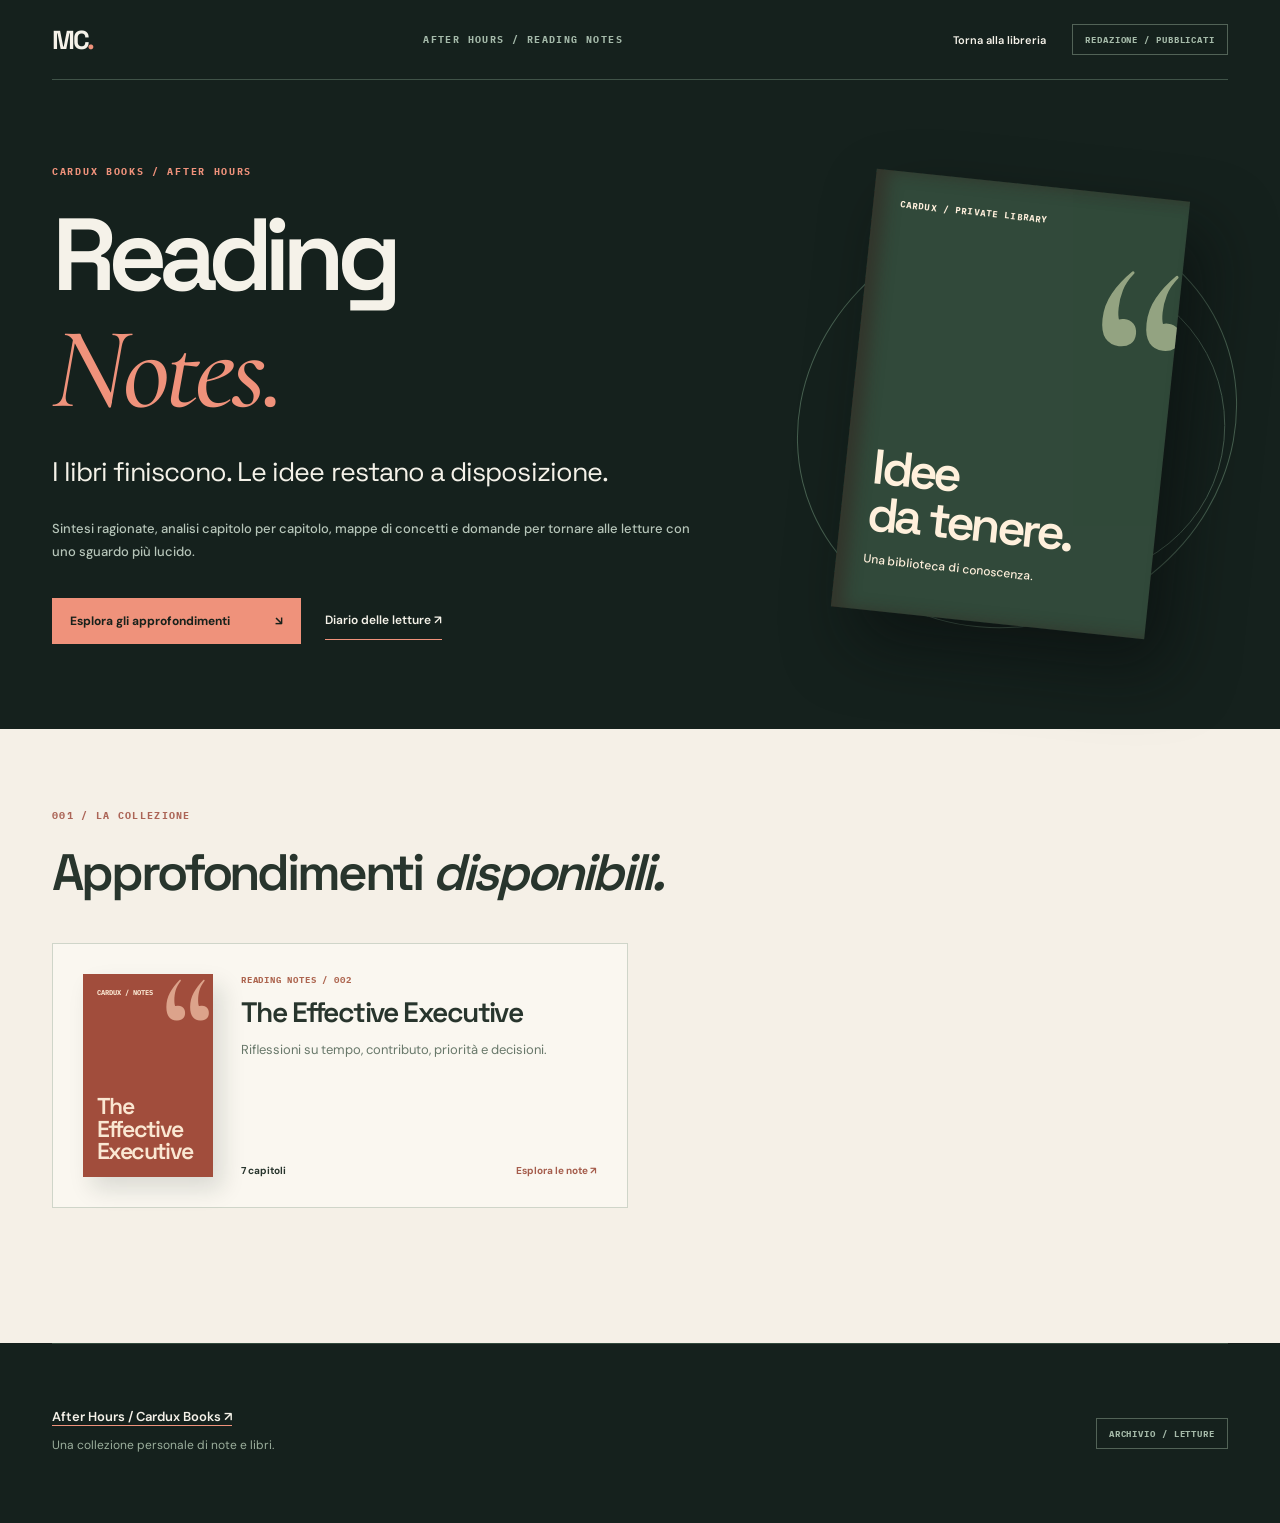
==== insights/index.html @ a772439a "feat(reading-notes): add public reading notes assets and directory" ====
<!doctype html><html lang="it"><head><meta charset="utf-8"><meta name="viewport" content="width=device-width,initial-scale=1"><meta name="robots" content="index,follow"><link rel="canonical" href="https://hellocardux.github.io/books-library/insights/"><meta name="theme-color" content="#15211d"><title>Reading Notes | After Hours · Cardux Books</title><meta name="description" content="Approfondimenti e analisi dei libri letti: una biblioteca personale di conoscenza.">
<link rel="icon" type="image/svg+xml" href="../favicon.svg"><link rel="preconnect" href="https://fonts.googleapis.com"><link rel="preconnect" href="https://fonts.gstatic.com" crossorigin><link href="https://fonts.googleapis.com/css2?family=Cormorant+Garamond:ital,wght@0,500;0,600;1,500;1,600&family=DM+Sans:wght@400;500;600;700&family=IBM+Plex+Mono:wght@400;500;600;700&family=Space+Grotesk:wght@400;500;600;700&display=swap" rel="stylesheet"><link rel="stylesheet" href="./assets/article.css"></head>
<body class="rb-directory"><header class="rb-nav rb-container"><a class="rb-brand" href="../">MC<span>.</span></a><span class="rb-wordmark">AFTER HOURS / READING NOTES</span><nav class="rb-links"><a href="../">Torna alla libreria</a><span class="rb-pill">REDAZIONE / PUBBLICATI</span></nav></header>
<main><section class="rb-container rb-hero"><div><div class="rb-eyebrow">CARDUX BOOKS / AFTER HOURS</div><h1>Reading <em>Notes.</em></h1><p class="rb-deck">I libri finiscono. Le idee restano a disposizione.</p><p class="rb-byline">Sintesi ragionate, analisi capitolo per capitolo, mappe di concetti e domande per tornare alle letture con uno sguardo più lucido.</p><div class="rb-hero-actions"><a class="rb-cta" href="#collection">Esplora gli approfondimenti <span>↘</span></a><a class="rb-quiet" href="../">Diario delle letture ↗</a></div></div><div class="rb-cover-wrap" aria-hidden="true"><div class="rb-cover" style="transform:rotate(6deg);background:#31493a"><small>CARDUX / PRIVATE LIBRARY</small><div class="cover-quotation" style="color:#b0bd96">“</div><div><h2>Idee<br>da tenere.</h2><p>Una biblioteca di conoscenza.</p></div></div></div></section>
<section class="directory-body" id="collection"><div class="rb-container"><div class="directory-label">001 / LA COLLEZIONE</div><h2 class="directory-heading">Approfondimenti <em>disponibili.</em></h2>
<div class="directory-grid" data-insights-list data-catalog="./catalog.json" data-prefix="./"><a class="note-card" href="./effective-executive/"><div class="note-cover"><small>CARDUX / NOTES</small><strong>The Effective Executive</strong></div><div class="note-info"><span class="tag">READING NOTES / 002</span><h3>The Effective Executive</h3><p>Riflessioni su tempo, contributo, priorità e decisioni.</p><div class="card-foot"><span>7 capitoli</span><b>Esplora le note ↗</b></div></div></a></div>
</div></section></main><footer class="rb-container rb-bottom"><div><a href="../">After Hours / Cardux Books ↗</a><p>Una collezione personale di note e libri.</p></div><span class="rb-pill">ARCHIVIO / LETTURE</span></footer><script src="./assets/catalog.js"></script></body></html>
---- insights/assets/article.css ----
:root{--forest:#15211d;--forest-2:#20312a;--moss:#819c8d;--paper:#f5f0e7;--paper-deep:#ece6dc;--ink:#28352d;--muted:#6e7d70;--coral:#ef927b;--edge:#dcd8ce;--display:'Space Grotesk',Arial,sans-serif;--serif:'Cormorant Garamond',Georgia,serif;--body:'DM Sans',Arial,sans-serif;--mono:'IBM Plex Mono',monospace}
*{box-sizing:border-box}html{scroll-behavior:smooth;scroll-padding-top:96px}body{margin:0;min-width:320px;background:var(--forest);color:#f5f2e9;font:400 15px/1.6 var(--body);-webkit-font-smoothing:antialiased}a{color:inherit;text-decoration:none}button{font:inherit;cursor:pointer}a:focus-visible,button:focus-visible,summary:focus-visible{outline:2px solid var(--coral);outline-offset:4px}.rb-container{width:min(1420px,calc(100% - 104px));margin:auto}.rb-progress{height:3px;background:var(--coral);transform-origin:left;transform:scaleX(0);position:fixed;top:0;left:0;right:0;z-index:100}.rb-nav{height:80px;display:flex;align-items:center;justify-content:space-between;border-bottom:1px solid #405348;gap:25px}.rb-brand{font:700 26px var(--display);letter-spacing:-.09em;white-space:nowrap}.rb-brand span{color:var(--coral)}.rb-wordmark{font:700 10px var(--mono);letter-spacing:.14em;color:#a5baaa}.rb-links{display:flex;gap:26px;align-items:center;font:600 11px var(--body)}.rb-links a:hover{color:var(--coral)}.rb-pill{border:1px solid #526357;padding:9px 12px;color:#a5baa9;font:700 9px var(--mono);letter-spacing:.1em}.rb-hero{display:grid;grid-template-columns:1.2fr .8fr;gap:min(7vw,105px);align-items:center;padding:95px 0 108px;min-height:675px}.rb-eyebrow,.kicker{font:700 10px var(--mono);letter-spacing:.17em;text-transform:uppercase;color:var(--coral)}.rb-hero h1{font:600 clamp(64px,7.4vw,112px)/.95 var(--display);letter-spacing:-.085em;max-width:850px;margin:28px 0 29px;text-wrap:balance}.rb-hero h1 em{display:block;font:italic 500 1.13em/.94 var(--serif);letter-spacing:-.035em;color:var(--coral);margin-top:12px}.rb-hero .rb-deck{font:400 clamp(20px,2.1vw,28px)/1.42 var(--display);letter-spacing:-.035em;max-width:630px}.rb-byline{font:500 13px/1.75 var(--body);color:#b6c5b9;max-width:650px}.rb-hero-actions{display:flex;align-items:center;flex-wrap:wrap;gap:24px;margin-top:34px}.rb-cta{display:inline-flex;align-items:center;justify-content:space-between;gap:45px;background:var(--coral);color:#18211b;padding:15px 18px;font:700 12px var(--body);transition:transform .2s}.rb-cta:hover{transform:translateY(-3px)}.rb-quiet{font:600 12px var(--body);border-bottom:1px solid var(--coral);padding:11px 0}.rb-cover-wrap{position:relative;min-height:420px;display:grid;place-items:center}.rb-cover-wrap::before{content:'';position:absolute;inset:8% -3% 0 0;border:1px solid #476050;border-radius:50%;transform:rotate(-26deg)}.rb-cover-wrap::after{content:'';position:absolute;width:70%;aspect-ratio:1;border:1px solid #465d4f;border-radius:50%;transform:translate(20%,7%)}.rb-cover{width:min(100%,315px);min-height:440px;padding:27px 27px 30px;background:#a34d3d;box-shadow:23px 31px 65px #070c0b88, inset 12px 0 16px #351a1666;transform:rotate(-7deg);position:relative;z-index:1;overflow:hidden;display:flex;flex-direction:column;justify-content:space-between;color:#fff0dc;transition:transform .4s}.rb-cover:hover{transform:rotate(-4deg) translateY(-7px)}.rb-cover small{font:700 9px var(--mono);letter-spacing:.13em}.rb-cover .cover-quotation{position:absolute;right:-12px;top:26px;font:600 270px/1 var(--serif);color:#ecac8d;opacity:.78}.rb-cover h2{font:600 49px/.97 var(--display);letter-spacing:-.07em;z-index:1;margin:0}.rb-cover p{font:500 12px var(--body);line-height:1.5;max-width:230px;z-index:1}.rb-meta-band{border-top:1px solid #405449;border-bottom:1px solid #405449;background:#1b2923}.rb-meta-grid{display:grid;grid-template-columns:repeat(4,1fr);gap:0;padding:25px 0}.rb-meta-item{border-right:1px solid #405449;padding:0 23px}.rb-meta-item:first-child{padding-left:0}.rb-meta-item:last-child{border:0}.rb-meta-item strong{display:block;font:600 clamp(22px,2.5vw,35px)/1.1 var(--display);letter-spacing:-.055em}.rb-meta-item span{display:block;margin-top:8px;color:#a3b4a7;font:700 9px var(--mono);letter-spacing:.09em}.rb-process{background:#213129;border-bottom:1px solid #405449}.rb-process-grid{display:grid;grid-template-columns:1fr 1fr 1fr 1fr;gap:1px;padding:21px 0}.rb-process-grid a{padding:17px 25px 17px 0;border-right:1px solid #445347}.rb-process-grid a:last-child{border:0;padding-left:25px}.rb-process-grid a:not(:first-child){padding-left:25px}.rb-process-grid small{font:700 10px var(--mono);color:var(--coral)}.rb-process-grid strong{display:block;font:600 20px var(--display);margin-top:5px;letter-spacing:-.04em}.rb-process-grid a:hover strong{color:var(--coral)}.reader-surface{background:var(--paper);color:var(--ink)}.reader-layout{display:grid;grid-template-columns:minmax(205px,270px) minmax(0,1fr);gap:clamp(30px,4.8vw,88px);align-items:start}.reader-aside{position:sticky;top:15px;max-height:calc(100vh - 22px);overflow:auto;padding:55px 12px 65px 0;scrollbar-width:thin}.reader-aside h2{font:700 10px var(--mono);color:#738478;letter-spacing:.1em;margin:0 0 18px}.reader-aside a{display:block;border-left:2px solid transparent;padding:9px 11px;color:#667469;font:600 12px/1.4 var(--body);transition:color .15s}.reader-aside a:hover,.reader-aside a.active{border-left-color:#b65d4c;color:#20362a;background:#e8e7db}.reader-aside .toc-chapter{font:500 11px var(--body);padding:7px 10px 7px 20px}.toc-divider{margin:20px 0;border:0;border-top:1px solid #c9cfc3}.reader-aside .toc-tools{padding-top:13px;display:flex;gap:10px}.reader-aside button{border:1px solid #cbd0c5;background:none;padding:10px 12px;font:700 10px var(--body);color:#31453a}.reader-article{min-width:0;padding:57px 0 125px;max-width:870px}.reader-intro{font:400 16px/1.78 var(--body);color:#526254;padding:23px 32px;background:#e9e5db;border-left:3px solid #c66c59;margin-bottom:42px}.reader-intro details summary{cursor:pointer;font:700 11px var(--mono);letter-spacing:.07em;text-transform:uppercase}.reader-intro details>div{padding-top:15px}.reading-section{padding:10px 0 65px;margin:0 0 55px;border-bottom:1px solid #d1d1c6;scroll-margin-top:72px}.reading-section:last-child{margin-bottom:0;border:0}.chapter-section-header{margin:0 0 36px}.chapter-section-header h2{font:600 clamp(35px,4vw,59px)/1.09 var(--display);letter-spacing:-.065em;margin:14px 0 0;text-wrap:balance}.reading-prose{max-width:800px;font:400 16px/1.86 var(--body)}.reading-prose p{margin:0 0 20px}.reading-prose strong{font-weight:700;color:#28392d}.reading-prose em{font-style:italic}.reading-prose h3{font:600 clamp(22px,2.4vw,33px)/1.24 var(--display);letter-spacing:-.052em;margin:49px 0 17px;scroll-margin-top:85px}.reading-prose h4{font:600 21px/1.35 var(--display);letter-spacing:-.035em;margin:32px 0 14px;scroll-margin-top:80px}.reading-prose h5{font:600 18px/1.3 var(--display);margin:20px 0}.reading-prose a{border-bottom:1px solid #b65d4c}.reading-prose a:hover{color:#b65d4c}.reading-prose ul,.reading-prose ol{padding-left:24px;margin:10px 0 25px}.reading-prose li{padding-left:5px;margin-bottom:12px}.reading-prose li::marker{color:#b3614e}.reading-prose blockquote{border-left:3px solid #bf7864;background:#ece5d8;padding:18px 27px 1px;margin:24px 0 29px;font:500 16px/1.72 var(--body)}.reading-prose hr{border:0;border-top:1px solid #d1d3c8;margin:40px 0}.reading-prose code{font:500 .85em/1.4 var(--mono);background:#e2e6db;padding:3px 5px}.reading-prose pre{background:#21342d;color:#f0f1e9;border-radius:5px;padding:20px;overflow:auto;line-height:1.6;margin:30px 0}.reading-prose pre code{background:none;padding:0;font:500 12px/1.55 var(--mono);white-space:pre}.table-scroll{overflow:auto;margin:30px 0 38px;border:1px solid #d1d3c8}.reading-prose table{width:100%;border-collapse:collapse;min-width:650px;font:400 13px/1.65 var(--body)}.reading-prose thead{background:#dfe3d8}.reading-prose th{text-align:left;padding:15px 14px;color:#253d2e;font:700 11px var(--body);letter-spacing:.01em}.reading-prose td{vertical-align:top;padding:12px 14px;border-top:1px solid #d3d8ce}.reading-prose tbody tr:nth-child(even){background:#f0ece3}.chapter-break{position:relative;margin:64px 0 32px;padding-top:27px;border-top:2px solid #31463a;scroll-margin-top:88px}.chapter-break h3{font:600 clamp(28px,3.6vw,46px)/1.13 var(--display);margin:14px 0 14px;letter-spacing:-.064em}.chapter-index{font:700 10px var(--mono);letter-spacing:.1em;color:#ab6451}.chapter-break:first-child{margin-top:28px}.section-rule{opacity:.7}.rb-bottom{display:grid;grid-template-columns:1fr auto;gap:30px;padding:60px 0;align-items:center;border-top:1px solid #344a3e}.rb-bottom p{color:#9caf9d;font:400 12px/1.6 var(--body);margin:8px 0}.rb-bottom a{border-bottom:1px solid var(--coral);font:600 13px var(--body)}.rb-mobile-toc{display:none}.rb-directory .rb-hero{min-height:520px;padding:85px 0}.rb-directory .rb-hero h1{font-size:clamp(62px,8vw,122px)}.directory-body{background:var(--paper);color:var(--ink);padding:80px 0 135px}.directory-label{font:700 10px var(--mono);color:#ac6557;letter-spacing:.13em}.directory-heading{font:600 clamp(32px,4vw,55px) var(--display);letter-spacing:-.06em;margin:18px 0 38px}.directory-grid{display:grid;grid-template-columns:repeat(2,minmax(0,1fr));gap:24px}.note-card{border:1px solid #cfd5c9;background:#faf7f0;display:grid;grid-template-columns:130px 1fr;gap:28px;padding:30px;min-height:265px;transition:transform .22s,border-color .22s}.note-card:hover{transform:translateY(-4px);border-color:#b76550}.note-cover{background:#a14d3c;min-height:193px;box-shadow:9px 12px 22px #12231c22;color:#fae7d2;padding:14px;display:flex;flex-direction:column;justify-content:space-between;position:relative;overflow:hidden}.note-cover::before{content:'“';font:600 145px/1 var(--serif);position:absolute;top:-20px;right:0;color:#ebb99f;opacity:.8}.note-cover small{font:700 7px var(--mono);z-index:1}.note-cover strong{font:600 23px/.98 var(--display);letter-spacing:-.07em;z-index:1}.note-info{display:flex;flex-direction:column;gap:12px;min-width:0}.note-info .tag{color:#ad654f;font:700 9px var(--mono);letter-spacing:.09em}.note-info h3{font:600 clamp(22px,2.2vw,31px)/1.09 var(--display);letter-spacing:-.055em;margin:0}.note-info p{font:400 13px/1.7 var(--body);color:#68786a;margin:0}.note-info .card-foot{display:flex;justify-content:space-between;gap:10px;margin-top:auto;font:700 10px var(--body)}.note-info .card-foot b{color:#a55d4c}.empty-notes{border:1px dashed #a9b5a9;padding:25px}
@media(max-width:1050px){.rb-container{width:min(100% - 55px,1300px)}.rb-hero{gap:35px}.reader-layout{grid-template-columns:205px minmax(0,1fr);gap:30px}.rb-cover{min-height:390px}.directory-grid{grid-template-columns:1fr}}
@media(max-width:760px){.rb-container{width:calc(100% - 34px)}.rb-nav{height:65px}.rb-wordmark{display:none}.rb-links{gap:14px;font-size:10px}.rb-links .hide-mobile{display:none}.rb-hero{display:flex;flex-direction:column;align-items:start;gap:36px;padding:64px 0 70px;min-height:0}.rb-hero h1{font-size:clamp(55px,13vw,80px);margin:17px 0 19px}.rb-cover-wrap{min-height:340px;width:100%}.rb-cover{width:220px;min-height:320px;padding:23px}.rb-cover h2{font-size:37px}.rb-cover .cover-quotation{font-size:195px}.rb-meta-grid{grid-template-columns:repeat(2,1fr);row-gap:21px}.rb-meta-item:nth-child(2){border:0}.rb-meta-item:nth-child(3){padding-left:0}.rb-meta-item strong{font-size:25px}.rb-process-grid{grid-template-columns:repeat(2,1fr);row-gap:14px}.rb-process-grid a:nth-child(2){border:0}.rb-process-grid a:nth-child(3){padding-left:0}.reader-layout{display:block}.reader-aside{display:none}.reader-article{padding:45px 0 100px}.reading-prose{font-size:15.5px}.chapter-section-header h2{font-size:35px}.reader-intro{padding:17px}.rb-mobile-toc{display:block;position:sticky;top:3px;z-index:70;background:#dfe8df;color:#23382c;margin:0 -17px;padding:13px 17px;border-bottom:1px solid #c3d1c3}.rb-mobile-toc summary{font:700 11px var(--mono);letter-spacing:.07em;cursor:pointer}.rb-mobile-toc nav{max-height:65vh;overflow-y:auto;padding-top:12px;display:grid;grid-template-columns:1fr 1fr;gap:5px 10px}.rb-mobile-toc a{font:600 12px/1.3 var(--body);padding:9px;border:1px solid #bdcabb}.directory-grid{grid-template-columns:1fr}.note-card{grid-template-columns:100px 1fr;gap:18px;padding:19px;min-height:225px}.note-cover{min-height:160px}.note-cover strong{font-size:18px}.rb-directory .rb-hero{padding:65px 0}.rb-bottom{grid-template-columns:1fr}}
@media(max-width:450px){.rb-hero-actions{gap:12px}.rb-hero h1{font-size:56px}.note-card{grid-template-columns:85px 1fr;gap:12px}.note-cover{padding:10px}.note-cover strong{font-size:15px}.note-info h3{font-size:20px}.note-info p{font-size:12px}.rb-process-grid a strong{font-size:17px}}
@media(prefers-reduced-motion:reduce){*,*::before,*::after{scroll-behavior:auto!important;animation:none!important;transition:none!important}}
@media print{body{background:white;color:black}.rb-nav,.rb-progress,.rb-cover-wrap,.rb-process,.rb-hero-actions,.reader-aside,.rb-mobile-toc,.rb-bottom{display:none!important}.rb-hero{display:block;padding:0;min-height:0}.rb-hero h1{font-size:43px}.rb-hero h1 em{color:black}.rb-container{width:100%}.reader-surface{background:white;color:black}.reader-layout{display:block}.reader-article{max-width:100%;padding:0}.reading-section{break-before:page}.chapter-break{break-before:page}.reading-prose{font-size:12px}.reading-prose blockquote,.table-scroll{break-inside:avoid}.rb-meta-band{background:white;color:black}.rb-meta-item span{color:#555}}
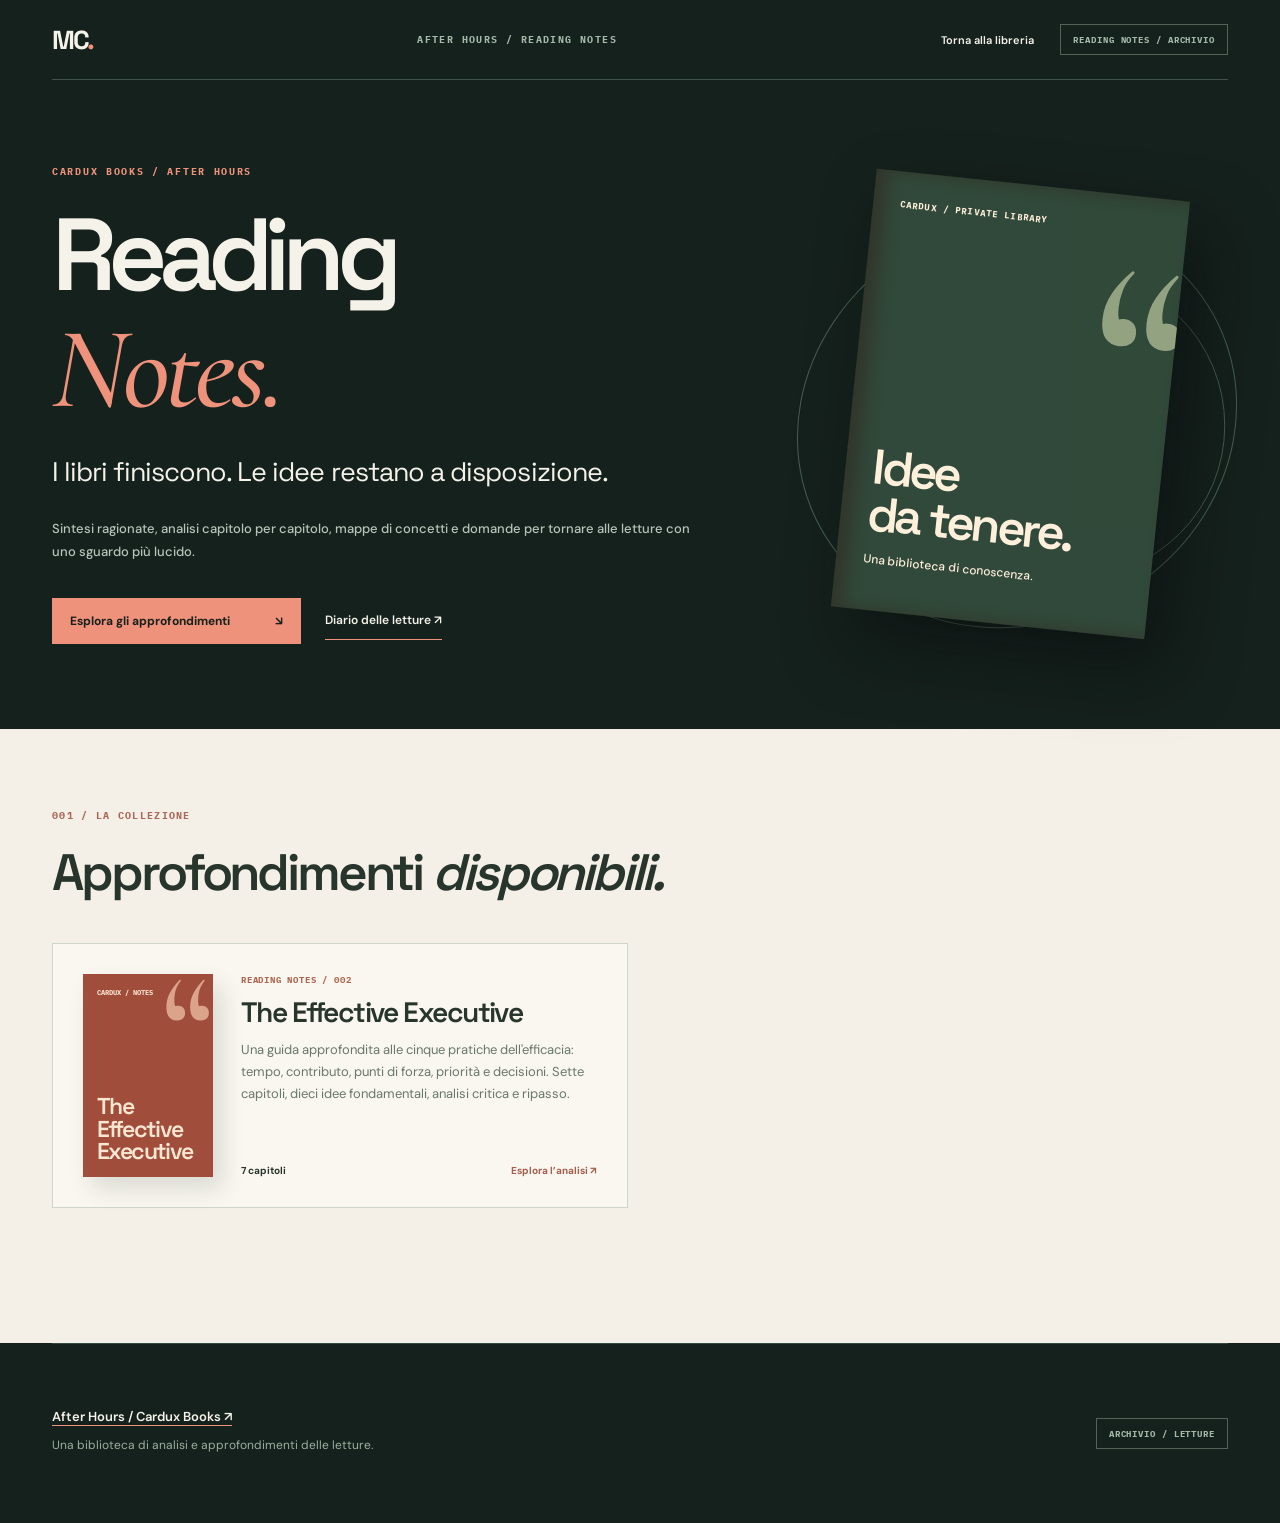
==== commit cd362356: "fix(cardux-books): restore scholarly Reading Notes descriptions" ====
--- a/insights/index.html
+++ b/insights/index.html
@@ -1,7 +1,7 @@
 <!doctype html><html lang="it"><head><meta charset="utf-8"><meta name="viewport" content="width=device-width,initial-scale=1"><meta name="robots" content="index,follow"><link rel="canonical" href="https://hellocardux.github.io/books-library/insights/"><meta name="theme-color" content="#15211d"><title>Reading Notes | After Hours · Cardux Books</title><meta name="description" content="Approfondimenti e analisi dei libri letti: una biblioteca personale di conoscenza.">
 <link rel="icon" type="image/svg+xml" href="../favicon.svg"><link rel="preconnect" href="https://fonts.googleapis.com"><link rel="preconnect" href="https://fonts.gstatic.com" crossorigin><link href="https://fonts.googleapis.com/css2?family=Cormorant+Garamond:ital,wght@0,500;0,600;1,500;1,600&family=DM+Sans:wght@400;500;600;700&family=IBM+Plex+Mono:wght@400;500;600;700&family=Space+Grotesk:wght@400;500;600;700&display=swap" rel="stylesheet"><link rel="stylesheet" href="./assets/article.css"></head>
-<body class="rb-directory"><header class="rb-nav rb-container"><a class="rb-brand" href="../">MC<span>.</span></a><span class="rb-wordmark">AFTER HOURS / READING NOTES</span><nav class="rb-links"><a href="../">Torna alla libreria</a><span class="rb-pill">REDAZIONE / PUBBLICATI</span></nav></header>
+<body class="rb-directory"><header class="rb-nav rb-container"><a class="rb-brand" href="../">MC<span>.</span></a><span class="rb-wordmark">AFTER HOURS / READING NOTES</span><nav class="rb-links"><a href="../">Torna alla libreria</a><span class="rb-pill">READING NOTES / ARCHIVIO</span></nav></header>
 <main><section class="rb-container rb-hero"><div><div class="rb-eyebrow">CARDUX BOOKS / AFTER HOURS</div><h1>Reading <em>Notes.</em></h1><p class="rb-deck">I libri finiscono. Le idee restano a disposizione.</p><p class="rb-byline">Sintesi ragionate, analisi capitolo per capitolo, mappe di concetti e domande per tornare alle letture con uno sguardo più lucido.</p><div class="rb-hero-actions"><a class="rb-cta" href="#collection">Esplora gli approfondimenti <span>↘</span></a><a class="rb-quiet" href="../">Diario delle letture ↗</a></div></div><div class="rb-cover-wrap" aria-hidden="true"><div class="rb-cover" style="transform:rotate(6deg);background:#31493a"><small>CARDUX / PRIVATE LIBRARY</small><div class="cover-quotation" style="color:#b0bd96">“</div><div><h2>Idee<br>da tenere.</h2><p>Una biblioteca di conoscenza.</p></div></div></div></section>
 <section class="directory-body" id="collection"><div class="rb-container"><div class="directory-label">001 / LA COLLEZIONE</div><h2 class="directory-heading">Approfondimenti <em>disponibili.</em></h2>
-<div class="directory-grid" data-insights-list data-catalog="./catalog.json" data-prefix="./"><a class="note-card" href="./effective-executive/"><div class="note-cover"><small>CARDUX / NOTES</small><strong>The Effective Executive</strong></div><div class="note-info"><span class="tag">READING NOTES / 002</span><h3>The Effective Executive</h3><p>Riflessioni su tempo, contributo, priorità e decisioni.</p><div class="card-foot"><span>7 capitoli</span><b>Esplora le note ↗</b></div></div></a></div>
-</div></section></main><footer class="rb-container rb-bottom"><div><a href="../">After Hours / Cardux Books ↗</a><p>Una collezione personale di note e libri.</p></div><span class="rb-pill">ARCHIVIO / LETTURE</span></footer><script src="./assets/catalog.js"></script></body></html>+<div class="directory-grid" data-insights-list data-catalog="./catalog.json" data-prefix="./"><a class="note-card" href="./effective-executive/"><div class="note-cover"><small>CARDUX / NOTES</small><strong>The Effective Executive</strong></div><div class="note-info"><span class="tag">READING NOTES / 002</span><h3>The Effective Executive</h3><p>Sette capitoli, dieci idee fondamentali, analisi critica e strumenti di ripasso.</p><div class="card-foot"><span>7 capitoli</span><b>Esplora l'analisi ↗</b></div></div></a></div>
+</div></section></main><footer class="rb-container rb-bottom"><div><a href="../">After Hours / Cardux Books ↗</a><p>Una biblioteca di analisi e approfondimenti delle letture.</p></div><span class="rb-pill">ARCHIVIO / LETTURE</span></footer><script src="./assets/catalog.js"></script></body></html>
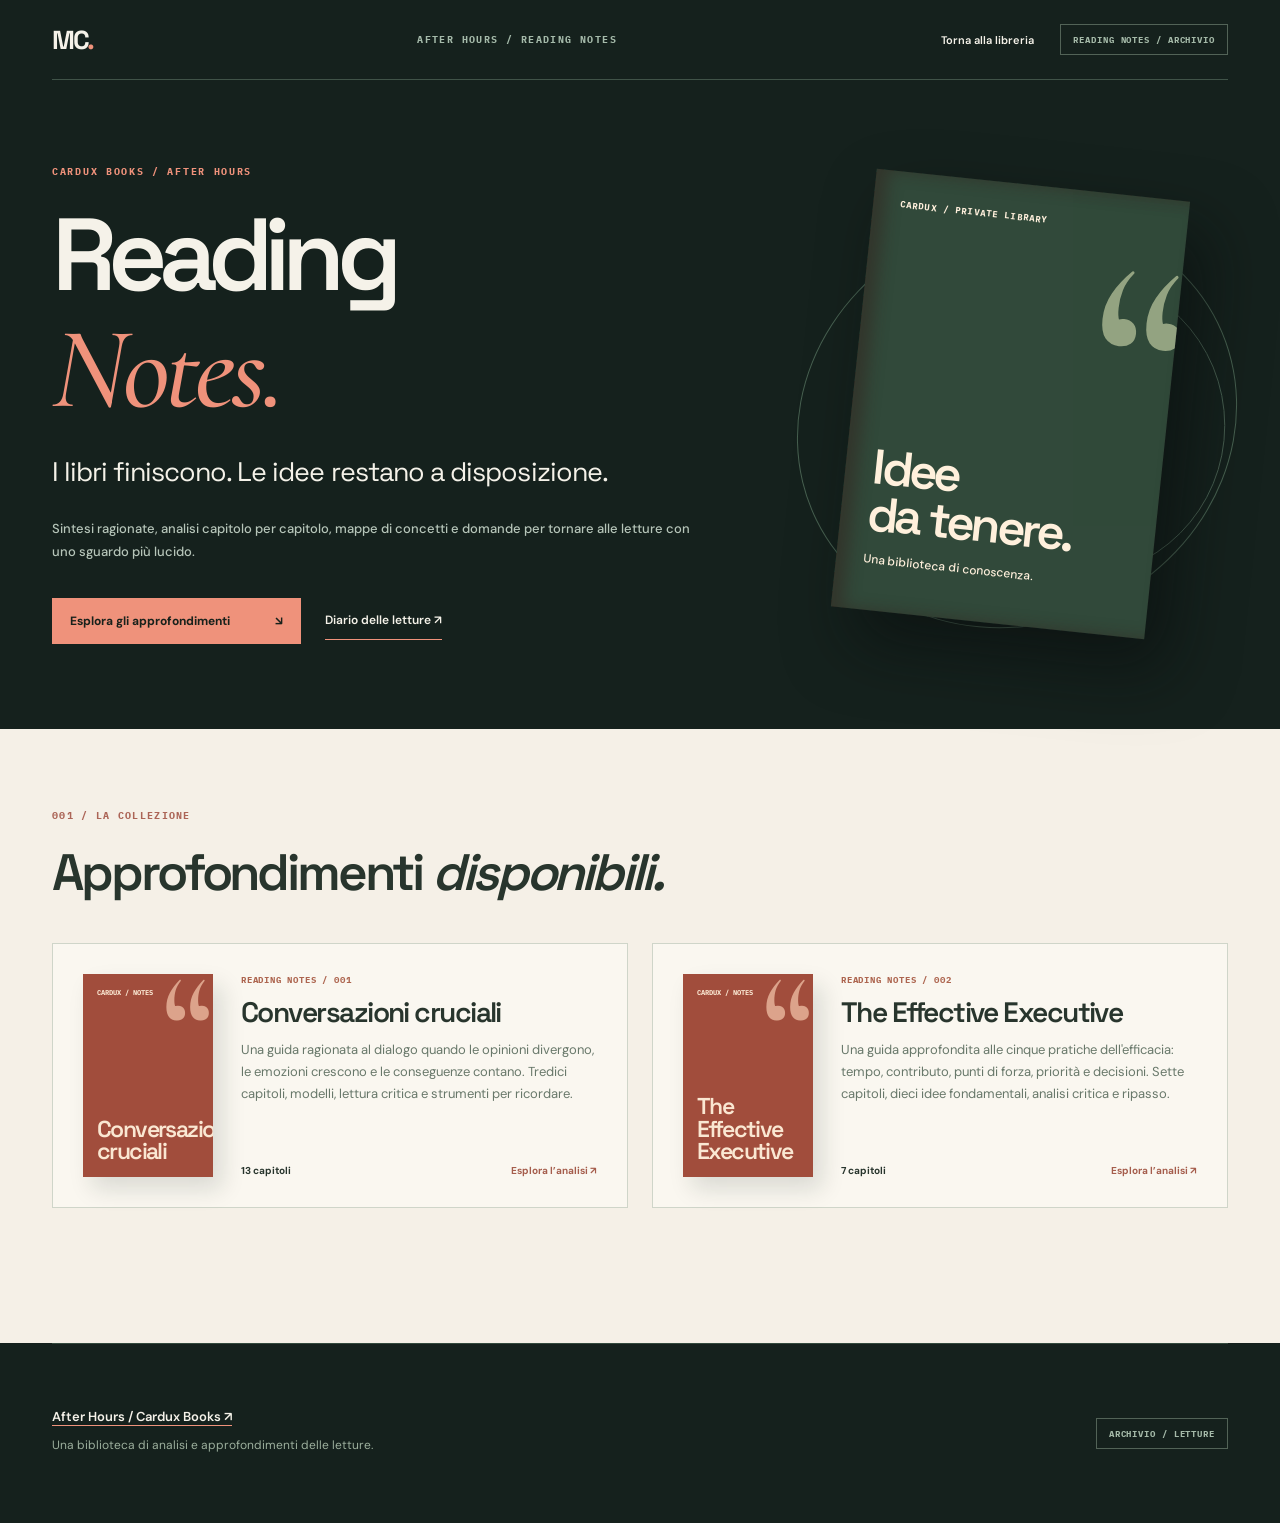
==== commit b62f8a99: "Publish Crucial Conversations Reading Note with completed 11 Nov 2026 rating" ====
--- a/insights/index.html
+++ b/insights/index.html
@@ -3,5 +3,5 @@
 <body class="rb-directory"><header class="rb-nav rb-container"><a class="rb-brand" href="../">MC<span>.</span></a><span class="rb-wordmark">AFTER HOURS / READING NOTES</span><nav class="rb-links"><a href="../">Torna alla libreria</a><span class="rb-pill">READING NOTES / ARCHIVIO</span></nav></header>
 <main><section class="rb-container rb-hero"><div><div class="rb-eyebrow">CARDUX BOOKS / AFTER HOURS</div><h1>Reading <em>Notes.</em></h1><p class="rb-deck">I libri finiscono. Le idee restano a disposizione.</p><p class="rb-byline">Sintesi ragionate, analisi capitolo per capitolo, mappe di concetti e domande per tornare alle letture con uno sguardo più lucido.</p><div class="rb-hero-actions"><a class="rb-cta" href="#collection">Esplora gli approfondimenti <span>↘</span></a><a class="rb-quiet" href="../">Diario delle letture ↗</a></div></div><div class="rb-cover-wrap" aria-hidden="true"><div class="rb-cover" style="transform:rotate(6deg);background:#31493a"><small>CARDUX / PRIVATE LIBRARY</small><div class="cover-quotation" style="color:#b0bd96">“</div><div><h2>Idee<br>da tenere.</h2><p>Una biblioteca di conoscenza.</p></div></div></div></section>
 <section class="directory-body" id="collection"><div class="rb-container"><div class="directory-label">001 / LA COLLEZIONE</div><h2 class="directory-heading">Approfondimenti <em>disponibili.</em></h2>
-<div class="directory-grid" data-insights-list data-catalog="./catalog.json" data-prefix="./"><a class="note-card" href="./effective-executive/"><div class="note-cover"><small>CARDUX / NOTES</small><strong>The Effective Executive</strong></div><div class="note-info"><span class="tag">READING NOTES / 002</span><h3>The Effective Executive</h3><p>Sette capitoli, dieci idee fondamentali, analisi critica e strumenti di ripasso.</p><div class="card-foot"><span>7 capitoli</span><b>Esplora l'analisi ↗</b></div></div></a></div>
+<div class="directory-grid" data-insights-list data-catalog="./catalog.json" data-prefix="./"><a class="note-card" href="./conversazioni-cruciali/"><div class="note-cover"><small>CARDUX / NOTES</small><strong>Conversazioni cruciali</strong></div><div class="note-info"><span class="tag">READING NOTES / 001</span><h3>Conversazioni cruciali</h3><p>13 capitoli, modelli, analisi critica e strumenti per ricordare.</p><div class="card-foot"><span>13 capitoli</span><b>Esplora l’analisi ↗</b></div></div></a><a class="note-card" href="./effective-executive/"><div class="note-cover"><small>CARDUX / NOTES</small><strong>The Effective Executive</strong></div><div class="note-info"><span class="tag">READING NOTES / 002</span><h3>The Effective Executive</h3><p>Sette capitoli, dieci idee fondamentali, analisi critica e strumenti di ripasso.</p><div class="card-foot"><span>7 capitoli</span><b>Esplora l'analisi ↗</b></div></div></a></div>
 </div></section></main><footer class="rb-container rb-bottom"><div><a href="../">After Hours / Cardux Books ↗</a><p>Una biblioteca di analisi e approfondimenti delle letture.</p></div><span class="rb-pill">ARCHIVIO / LETTURE</span></footer><script src="./assets/catalog.js"></script></body></html>
